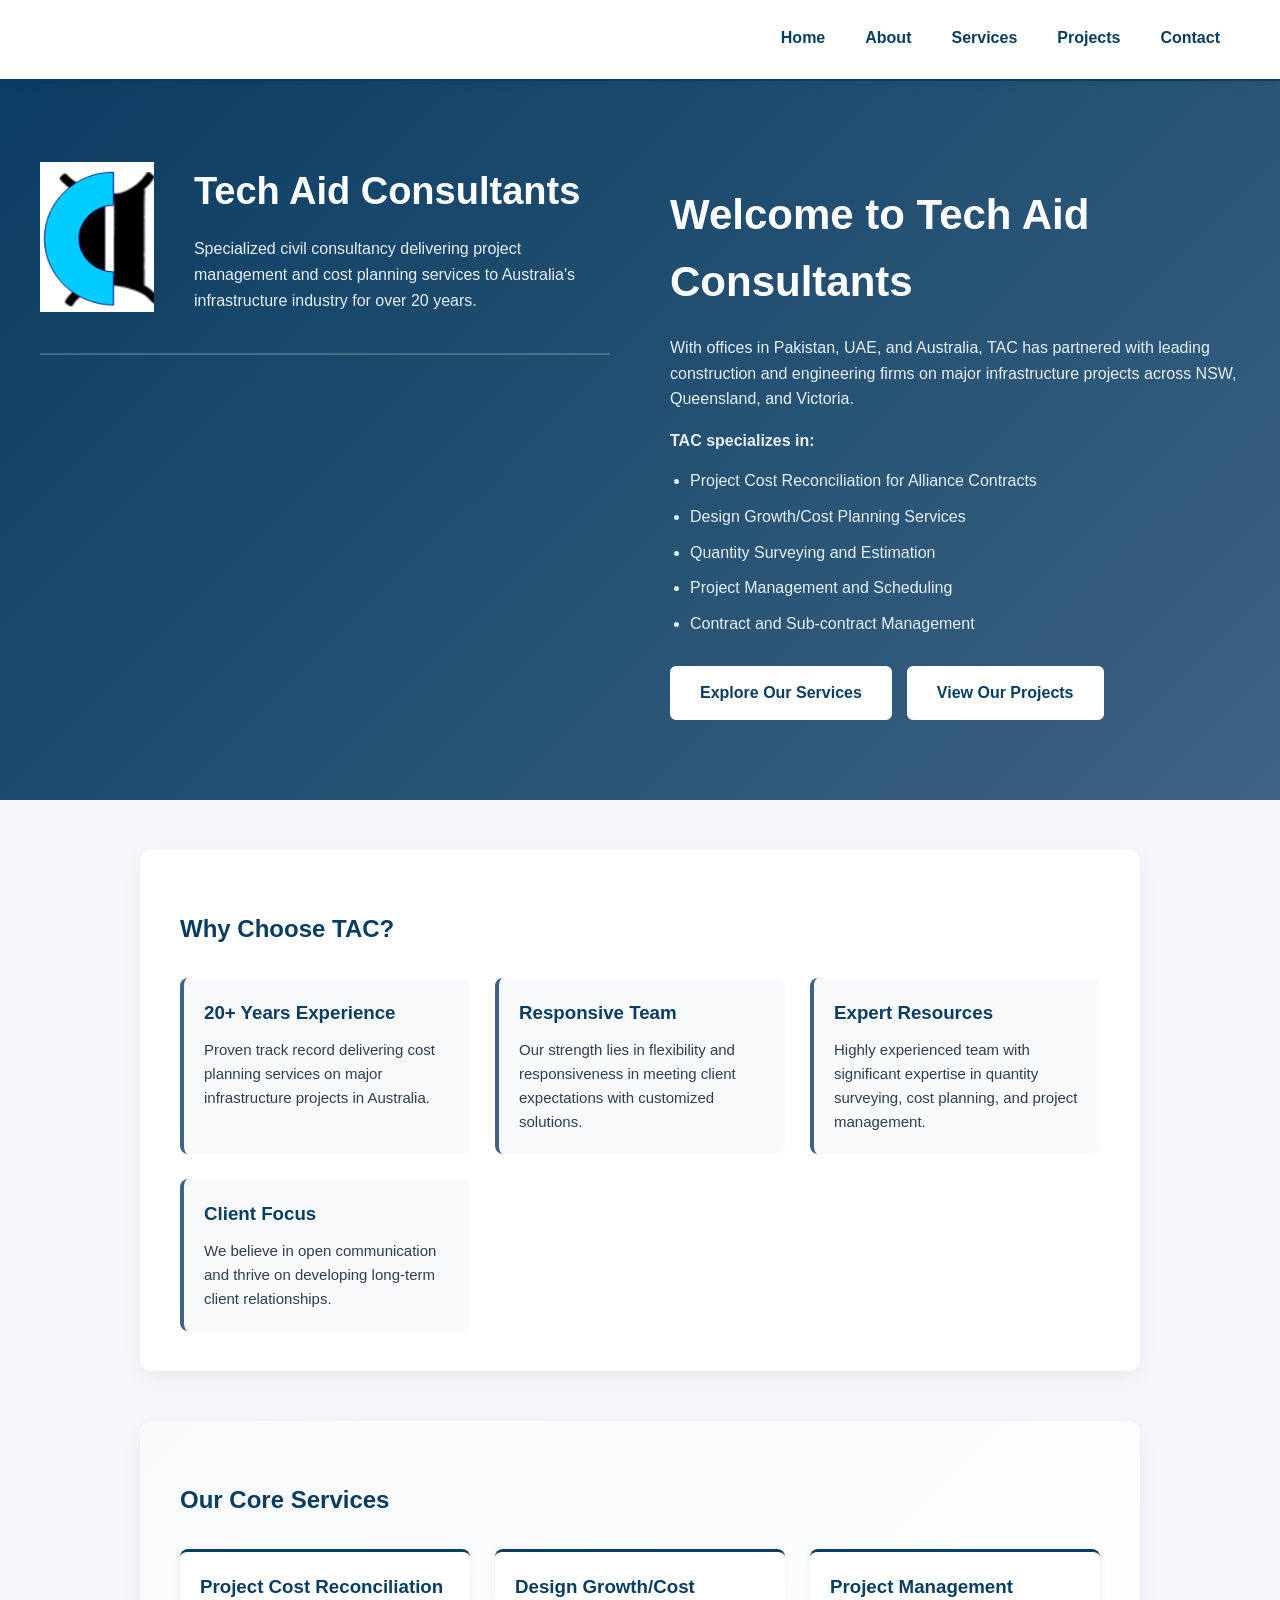
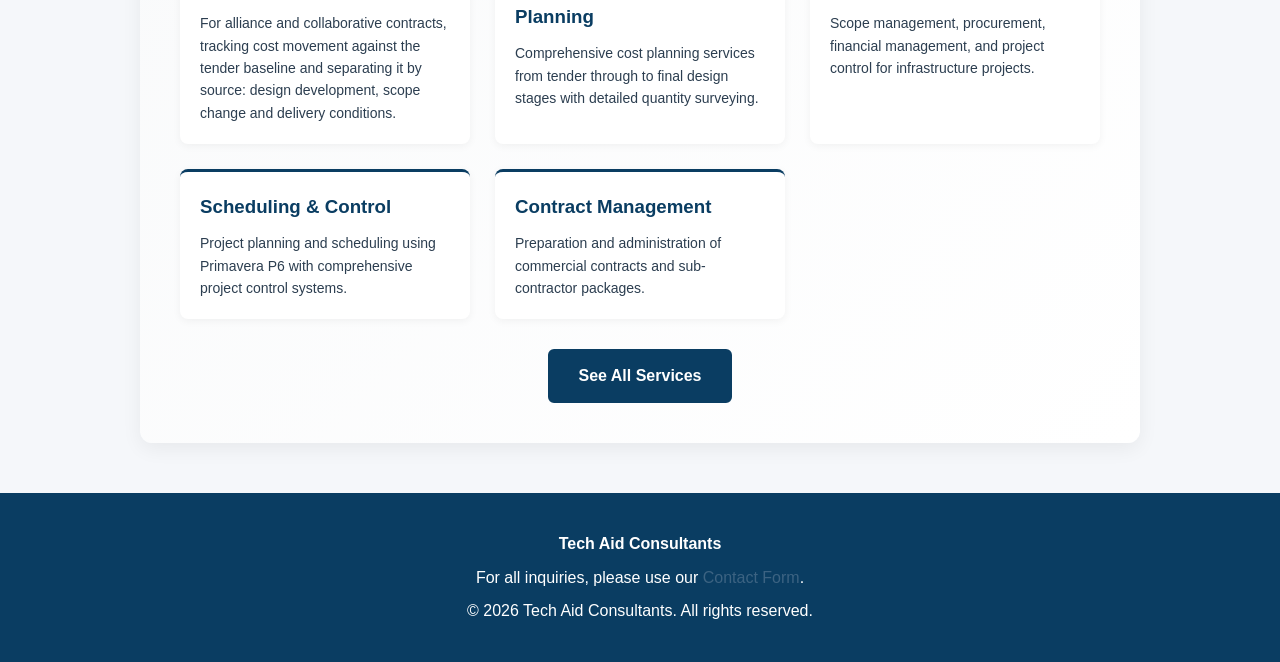
==== index.html @ 6ece62d6 "Update index.html with new title and meta tags Added additional meta tags and icons for better SEO a" ====
<!DOCTYPE html>
<html lang="en">
<head>
  <meta charset="UTF-8">
  <meta name="viewport" content="width=device-width, initial-scale=1.0">
  <title>Our Services – Tech Aid Consultants</title>
  <link rel="stylesheet" href="style.css">
  <link rel="icon" href="favicon.ico" sizes="any">
  <link rel="icon" type="image/png" href="favicon.png">
  <link rel="apple-touch-icon" href="apple-touch-icon.png">
  <meta charset="UTF-8">
  <meta name="viewport" content="width=device-width, initial-scale=1.0">
  <title>Tech Aid Consultants – Civil Infrastructure Project Management</title>
  <link rel="stylesheet" href="style.css">
</head>
<body>

<header class="tac-header">
  <nav class="tac-nav">
    <a href="index.html">Home</a>
    <a href="about.html">About</a>
    <a href="services.html">Services</a>
    <a href="projects.html">Projects</a>
    <a href="contact.html">Contact</a>
  </nav>
</header>

<div class="hero">
  <div class="hero-content">
    <div class="hero-logo-section">
      <img src="images/logo.jpg.png" alt="Tech Aid Consultants Logo" class="hero-logo">
      <div class="hero-text">
        <h1>Tech Aid Consultants</h1>
        <p class="hero-tagline">Specialized civil consultancy delivering project management and cost planning services to Australia's infrastructure industry for over 20 years.</p>
      </div>
    </div>
    <div class="hero-main">
      <h2>Welcome to Tech Aid Consultants</h2>
      <p>With offices in Pakistan, UAE, and Australia, TAC has partnered with leading construction and engineering firms on major infrastructure projects across NSW, Queensland, and Victoria.</p>
      <p><strong>TAC specializes in:</strong></p>
      <ul class="hero-list">
        <li>Project Cost Reconciliation for Alliance Contracts</li>
        <li>Design Growth/Cost Planning Services</li>
        <li>Quantity Surveying and Estimation</li>
        <li>Project Management and Scheduling</li>
        <li>Contract and Sub-contract Management</li>
      </ul>
      <div class="hero-buttons">
        <a href="services.html" class="btn">Explore Our Services</a>
        <a href="projects.html" class="btn">View Our Projects</a>
      </div>
    </div>
  </div>
</div>

<section class="tac-container">
  <h2>Why Choose TAC?</h2>
  <div class="features-grid">
    <div class="feature-card">
      <h3>20+ Years Experience</h3>
      <p>Proven track record delivering cost planning services on major infrastructure projects in Australia.</p>
    </div>
    <div class="feature-card">
      <h3>Responsive Team</h3>
      <p>Our strength lies in flexibility and responsiveness in meeting client expectations with customized solutions.</p>
    </div>
    <div class="feature-card">
      <h3>Expert Resources</h3>
      <p>Highly experienced team with significant expertise in quantity surveying, cost planning, and project management.</p>
    </div>
    <div class="feature-card">
      <h3>Client Focus</h3>
      <p>We believe in open communication and thrive on developing long-term client relationships.</p>
    </div>
  </div>
</section>

<section class="tac-container services-preview">
  <h2>Our Core Services</h2>
  <div class="services-grid">
    <div class="service-item">
      <h3>Project Cost Reconciliation</h3>
      <p>For alliance and collaborative contracts, tracking cost movement against the tender baseline and separating it by source: design development, scope change and delivery conditions.</p>
    </div>
    <div class="service-item">
      <h3>Design Growth/Cost Planning</h3>
      <p>Comprehensive cost planning services from tender through to final design stages with detailed quantity surveying.</p>
    </div>
    <div class="service-item">
      <h3>Project Management</h3>
      <p>Scope management, procurement, financial management, and project control for infrastructure projects.</p>
    </div>
    <div class="service-item">
      <h3>Scheduling & Control</h3>
      <p>Project planning and scheduling using Primavera P6 with comprehensive project control systems.</p>
    </div>
    <div class="service-item">
      <h3>Contract Management</h3>
      <p>Preparation and administration of commercial contracts and sub-contractor packages.</p>
    </div>
  </div>
  <div style="text-align: center; margin-top: 30px;">
    <a href="services.html" class="btn">See All Services</a>
  </div>
</section>

<footer>
  <div>
    <p><strong>Tech Aid Consultants</strong></p>
    <p>For all inquiries, please use our <a href="contact.html">Contact Form</a>.</p>
    <p>© 2026 Tech Aid Consultants. All rights reserved.</p>
  </div>
</footer>

</body>
</html>
---- style.css ----
:root {
  --tac-primary: #0A3D62;      /* Deep Professional Blue */
  --tac-accent: #3C6382;       /* Soft Tech Blue */
  --tac-light: #F5F7FA;        /* Clean Light Background */
  --tac-text: #2C3E50;         /* Dark Slate */
  --tac-border: #DFE6E9;       /* Light Grey */
}

* {
  box-sizing: border-box;
}

body {
  font-family: 'Segoe UI', 'Inter', sans-serif;
  margin: 0;
  background: var(--tac-light);
  color: var(--tac-text);
  line-height: 1.6;
}

/* Header & Navigation */
.tac-header {
  background: #fff;
  padding: 15px 40px;
  display: flex;
  justify-content: flex-end;
  align-items: center;
  border-bottom: 2px solid var(--tac-primary);
  box-shadow: 0 2px 8px rgba(0,0,0,0.05);
  position: sticky;
  top: 0;
  z-index: 100;
}

.tac-nav {
  display: flex;
  gap: 0;
}

.tac-nav a {
  padding: 10px 20px;
  text-decoration: none;
  color: var(--tac-primary);
  font-weight: 600;
  transition: 0.2s;
  border-bottom: 3px solid transparent;
}

.tac-nav a:hover {
  color: var(--tac-accent);
  border-bottom-color: var(--tac-accent);
}

/* Hero Section */
.hero {
  background: linear-gradient(135deg, #0A3D62 0%, #3C6382 100%);
  color: #fff;
  padding: 80px 40px;
  position: relative;
  min-height: 600px;
}

.hero-content {
  max-width: 1200px;
  margin: 0 auto;
  display: flex;
  gap: 60px;
  align-items: flex-start;
}

.hero-logo-section {
  display: flex;
  align-items: center;
  gap: 40px;
  flex: 1;
  padding-bottom: 40px;
  border-bottom: 2px solid rgba(255,255,255,0.2);
}

.hero-logo {
  height: 150px;
  width: auto;
  flex-shrink: 0;
}

.hero-text {
  flex: 1;
}

.hero-text h1 {
  color: #fff;
  font-size: 38px;
  margin: 0 0 15px 0;
  font-weight: 700;
}

.hero-tagline {
  color: #E8F0F7;
  font-size: 16px;
  line-height: 1.6;
  margin: 0;
}

.hero-main {
  flex: 1;
  padding-top: 20px;
}

.hero-main h2 {
  color: #fff;
  font-size: 42px;
  margin: 0 0 20px 0;
}

.hero-main p {
  color: #E8F0F7;
  font-size: 16px;
  line-height: 1.6;
  margin-bottom: 15px;
}

.hero-list {
  color: #E8F0F7;
  margin: 15px 0;
  padding-left: 20px;
}

.hero-list li {
  margin-bottom: 10px;
}

.hero-buttons {
  display: flex;
  gap: 15px;
  margin-top: 30px;
  flex-wrap: wrap;
}

/* Page Header */
.page-header {
  background: linear-gradient(135deg, #0A3D62 0%, #3C6382 100%);
  color: #fff;
  padding: 60px 40px;
  text-align: center;
}

.page-header h1 {
  margin: 0 0 10px 0;
  font-size: 42px;
}

.page-header p {
  margin: 0;
  font-size: 18px;
  color: #E8F0F7;
}

/* Container */
.tac-container {
  max-width: 1000px;
  margin: 50px auto;
  background: #fff;
  padding: 40px;
  border-radius: 12px;
  box-shadow: 0 6px 20px rgba(0,0,0,0.06);
}

h1, h2 {
  color: var(--tac-primary);
}

h3 {
  color: var(--tac-primary);
}

/* Features Grid */
.features-grid {
  display: grid;
  grid-template-columns: repeat(auto-fit, minmax(250px, 1fr));
  gap: 25px;
  margin-top: 30px;
}

.feature-card {
  background: #f9fafb;
  border-left: 4px solid var(--tac-accent);
  padding: 20px;
  border-radius: 8px;
}

.feature-card h3 {
  margin-top: 0;
  margin-bottom: 10px;
}

.feature-card p {
  margin: 0;
  font-size: 15px;
  color: var(--tac-text);
}

/* Services Preview */
.services-preview {
  background: linear-gradient(135deg, #f9fafb 0%, #fff 100%);
}

.services-grid {
  display: grid;
  grid-template-columns: repeat(auto-fit, minmax(280px, 1fr));
  gap: 25px;
  margin-top: 30px;
}

.service-item {
  background: #fff;
  padding: 20px;
  border-radius: 8px;
  border-top: 3px solid var(--tac-primary);
  box-shadow: 0 2px 8px rgba(0,0,0,0.05);
}

.service-item h3 {
  margin: 0 0 10px 0;
}

.service-item p {
  margin: 0;
  font-size: 14px;
}

/* Projects Grid */
.projects-grid {
  display: grid;
  grid-template-columns: repeat(auto-fit, minmax(300px, 1fr));
  gap: 25px;
  margin-top: 30px;
}

.project-card {
  background: #fff;
  border: 2px solid var(--tac-accent);
  border-radius: 12px;
  padding: 20px;
  box-shadow: 0 4px 12px rgba(0,0,0,0.05);
  transition: 0.3s ease;
}

.project-card:hover {
  border-color: var(--tac-primary);
  box-shadow: 0 8px 24px rgba(10, 61, 98, 0.15);
  transform: translateY(-2px);
}

.project-card h3 {
  margin: 0 0 10px 0;
  font-size: 18px;
}

.project-card p {
  margin: 8px 0;
  font-size: 14px;
}

.projects-region {
  margin-top: 40px;
  margin-bottom: 20px;
  padding-bottom: 10px;
  border-bottom: 2px solid var(--tac-border);
}

/* Service Sections */
.service-section {
  margin: 40px 0;
  padding-bottom: 30px;
  border-bottom: 1px solid var(--tac-border);
}

.service-section h2 {
  margin-top: 0;
  color: var(--tac-primary);
}

.service-section p {
  margin: 10px 0;
}

.service-section ul, .services-list {
  margin: 15px 0;
  padding-left: 25px;
}

.service-section li, .services-list li {
  margin-bottom: 10px;
  line-height: 1.6;
}

/* About Section */
.about-section {
  margin-bottom: 40px;
  padding-bottom: 30px;
  border-bottom: 1px solid var(--tac-border);
}

.about-section:last-child {
  border-bottom: none;
}

.offices-grid {
  display: grid;
  grid-template-columns: repeat(auto-fit, minmax(300px, 1fr));
  gap: 25px;
  margin-top: 20px;
}

.office-card {
  background: #f9fafb;
  padding: 20px;
  border-radius: 8px;
  border-left: 4px solid var(--tac-primary);
}

.office-card h3 {
  margin-top: 0;
}

.office-card p {
  margin: 8px 0;
  font-size: 14px;
}

.office-card a {
  color: var(--tac-primary);
  text-decoration: none;
}

.office-card a:hover {
  text-decoration: underline;
}

/* Contact Layout */
.contact-layout {
  display: grid;
  grid-template-columns: 1fr 1fr;
  gap: 40px;
}

.contact-info {
  background: #f9fafb;
  padding: 30px;
  border-radius: 8px;
}

.contact-office {
  margin-bottom: 30px;
  padding-bottom: 20px;
  border-bottom: 1px solid var(--tac-border);
}

.contact-office:last-child {
  border-bottom: none;
  margin-bottom: 0;
  padding-bottom: 0;
}

.contact-office h3 {
  margin: 0 0 15px 0;
}

.contact-office p {
  margin: 8px 0;
  font-size: 14px;
}

.contact-form-section h2 {
  margin-top: 0;
}

/* Form Styling */
form {
  display: flex;
  flex-direction: column;
}

label {
  display: block;
  margin-bottom: 6px;
  font-weight: 600;
  color: var(--tac-primary);
  font-size: 14px;
}

input, textarea {
  width: 100%;
  padding: 12px;
  margin-bottom: 20px;
  border: 1px solid var(--tac-border);
  border-radius: 6px;
  font-size: 14px;
  font-family: inherit;
  transition: 0.2s;
}

input:focus, textarea:focus {
  border-color: var(--tac-accent);
  outline: none;
  box-shadow: 0 0 0 3px rgba(60, 99, 130, 0.15);
}

textarea {
  min-height: 120px;
  resize: vertical;
}

button {
  background: var(--tac-primary);
  color: #fff;
  padding: 12px 24px;
  border: none;
  border-radius: 6px;
  font-size: 16px;
  cursor: pointer;
  transition: 0.2s;
  width: 100%;
  font-weight: 600;
}

button:hover {
  background: var(--tac-accent);
  transform: translateY(-2px);
}

/* Buttons */
.btn {
  display: inline-block;
  padding: 12px 28px;
  background: #fff;
  color: var(--tac-primary);
  border-radius: 6px;
  text-decoration: none;
  font-weight: 600;
  transition: 0.2s;
  border: 2px solid #fff;
}

.btn:hover {
  background: var(--tac-accent);
  color: #fff;
  border-color: var(--tac-accent);
  transform: translateY(-2px);
}

.tac-container .btn {
  background: var(--tac-primary);
  color: #fff;
  border-color: var(--tac-primary);
}

.tac-container .btn:hover {
  background: var(--tac-accent);
  border-color: var(--tac-accent);
  color: #fff;
}

/* CTA Section */
.cta-section {
  text-align: center;
  background: linear-gradient(135deg, #f9fafb 0%, #fff 100%);
}

.cta-section h2 {
  margin-top: 0;
}

.cta-section p {
  font-size: 16px;
  margin-bottom: 25px;
}

/* Footer */
footer {
  background: var(--tac-primary);
  color: #fff;
  text-align: center;
  padding: 30px 20px;
  margin-top: 50px;
}

footer p {
  margin: 8px 0;
}

footer a {
  color: var(--tac-accent);
  text-decoration: none;
}

footer a:hover {
  text-decoration: underline;
}

/* Responsive Design */
@media (max-width: 768px) {
  .tac-header {
    padding: 15px 20px;
  }

  .tac-nav {
    flex-wrap: wrap;
  }

  .tac-nav a {
    padding: 8px 12px;
    font-size: 14px;
  }

  .hero-content {
    flex-direction: column;
    gap: 30px;
  }

  .hero-logo-section {
    flex-direction: column;
    text-align: center;
  }

  .hero-logo {
    height: 100px;
  }

  .hero-text h1 {
    font-size: 28px;
  }

  .hero-main h2 {
    font-size: 28px;
  }

  .page-header {
    padding: 40px 20px;
  }

  .page-header h1 {
    font-size: 28px;
  }

  .tac-container {
    margin: 30px 15px;
    padding: 25px;
  }

  .features-grid,
  .services-grid,
  .projects-grid {
    grid-template-columns: 1fr;
  }

  .hero-buttons {
    flex-direction: column;
  }

  .hero-buttons .btn {
    width: 100%;
  }

  .contact-layout {
    grid-template-columns: 1fr;
  }

  .hero {
    padding: 40px 20px;
    min-height: auto;
  }
}

@media (max-width: 480px) {
  .tac-nav {
    gap: 0;
  }

  .tac-nav a {
    padding: 8px 10px;
    font-size: 12px;
  }

  .hero-text h1,
  .hero-main h2,
  .page-header h1 {
    font-size: 24px;
  }

  .hero-main p,
  .hero-text p {
    font-size: 14px;
  }
}
---- style.css ----
:root {
  --tac-primary: #0A3D62;      /* Deep Professional Blue */
  --tac-accent: #3C6382;       /* Soft Tech Blue */
  --tac-light: #F5F7FA;        /* Clean Light Background */
  --tac-text: #2C3E50;         /* Dark Slate */
  --tac-border: #DFE6E9;       /* Light Grey */
}

* {
  box-sizing: border-box;
}

body {
  font-family: 'Segoe UI', 'Inter', sans-serif;
  margin: 0;
  background: var(--tac-light);
  color: var(--tac-text);
  line-height: 1.6;
}

/* Header & Navigation */
.tac-header {
  background: #fff;
  padding: 15px 40px;
  display: flex;
  justify-content: flex-end;
  align-items: center;
  border-bottom: 2px solid var(--tac-primary);
  box-shadow: 0 2px 8px rgba(0,0,0,0.05);
  position: sticky;
  top: 0;
  z-index: 100;
}

.tac-nav {
  display: flex;
  gap: 0;
}

.tac-nav a {
  padding: 10px 20px;
  text-decoration: none;
  color: var(--tac-primary);
  font-weight: 600;
  transition: 0.2s;
  border-bottom: 3px solid transparent;
}

.tac-nav a:hover {
  color: var(--tac-accent);
  border-bottom-color: var(--tac-accent);
}

/* Hero Section */
.hero {
  background: linear-gradient(135deg, #0A3D62 0%, #3C6382 100%);
  color: #fff;
  padding: 80px 40px;
  position: relative;
  min-height: 600px;
}

.hero-content {
  max-width: 1200px;
  margin: 0 auto;
  display: flex;
  gap: 60px;
  align-items: flex-start;
}

.hero-logo-section {
  display: flex;
  align-items: center;
  gap: 40px;
  flex: 1;
  padding-bottom: 40px;
  border-bottom: 2px solid rgba(255,255,255,0.2);
}

.hero-logo {
  height: 150px;
  width: auto;
  flex-shrink: 0;
}

.hero-text {
  flex: 1;
}

.hero-text h1 {
  color: #fff;
  font-size: 38px;
  margin: 0 0 15px 0;
  font-weight: 700;
}

.hero-tagline {
  color: #E8F0F7;
  font-size: 16px;
  line-height: 1.6;
  margin: 0;
}

.hero-main {
  flex: 1;
  padding-top: 20px;
}

.hero-main h2 {
  color: #fff;
  font-size: 42px;
  margin: 0 0 20px 0;
}

.hero-main p {
  color: #E8F0F7;
  font-size: 16px;
  line-height: 1.6;
  margin-bottom: 15px;
}

.hero-list {
  color: #E8F0F7;
  margin: 15px 0;
  padding-left: 20px;
}

.hero-list li {
  margin-bottom: 10px;
}

.hero-buttons {
  display: flex;
  gap: 15px;
  margin-top: 30px;
  flex-wrap: wrap;
}

/* Page Header */
.page-header {
  background: linear-gradient(135deg, #0A3D62 0%, #3C6382 100%);
  color: #fff;
  padding: 60px 40px;
  text-align: center;
}

.page-header h1 {
  margin: 0 0 10px 0;
  font-size: 42px;
}

.page-header p {
  margin: 0;
  font-size: 18px;
  color: #E8F0F7;
}

/* Container */
.tac-container {
  max-width: 1000px;
  margin: 50px auto;
  background: #fff;
  padding: 40px;
  border-radius: 12px;
  box-shadow: 0 6px 20px rgba(0,0,0,0.06);
}

h1, h2 {
  color: var(--tac-primary);
}

h3 {
  color: var(--tac-primary);
}

/* Features Grid */
.features-grid {
  display: grid;
  grid-template-columns: repeat(auto-fit, minmax(250px, 1fr));
  gap: 25px;
  margin-top: 30px;
}

.feature-card {
  background: #f9fafb;
  border-left: 4px solid var(--tac-accent);
  padding: 20px;
  border-radius: 8px;
}

.feature-card h3 {
  margin-top: 0;
  margin-bottom: 10px;
}

.feature-card p {
  margin: 0;
  font-size: 15px;
  color: var(--tac-text);
}

/* Services Preview */
.services-preview {
  background: linear-gradient(135deg, #f9fafb 0%, #fff 100%);
}

.services-grid {
  display: grid;
  grid-template-columns: repeat(auto-fit, minmax(280px, 1fr));
  gap: 25px;
  margin-top: 30px;
}

.service-item {
  background: #fff;
  padding: 20px;
  border-radius: 8px;
  border-top: 3px solid var(--tac-primary);
  box-shadow: 0 2px 8px rgba(0,0,0,0.05);
}

.service-item h3 {
  margin: 0 0 10px 0;
}

.service-item p {
  margin: 0;
  font-size: 14px;
}

/* Projects Grid */
.projects-grid {
  display: grid;
  grid-template-columns: repeat(auto-fit, minmax(300px, 1fr));
  gap: 25px;
  margin-top: 30px;
}

.project-card {
  background: #fff;
  border: 2px solid var(--tac-accent);
  border-radius: 12px;
  padding: 20px;
  box-shadow: 0 4px 12px rgba(0,0,0,0.05);
  transition: 0.3s ease;
}

.project-card:hover {
  border-color: var(--tac-primary);
  box-shadow: 0 8px 24px rgba(10, 61, 98, 0.15);
  transform: translateY(-2px);
}

.project-card h3 {
  margin: 0 0 10px 0;
  font-size: 18px;
}

.project-card p {
  margin: 8px 0;
  font-size: 14px;
}

.projects-region {
  margin-top: 40px;
  margin-bottom: 20px;
  padding-bottom: 10px;
  border-bottom: 2px solid var(--tac-border);
}

/* Service Sections */
.service-section {
  margin: 40px 0;
  padding-bottom: 30px;
  border-bottom: 1px solid var(--tac-border);
}

.service-section h2 {
  margin-top: 0;
  color: var(--tac-primary);
}

.service-section p {
  margin: 10px 0;
}

.service-section ul, .services-list {
  margin: 15px 0;
  padding-left: 25px;
}

.service-section li, .services-list li {
  margin-bottom: 10px;
  line-height: 1.6;
}

/* About Section */
.about-section {
  margin-bottom: 40px;
  padding-bottom: 30px;
  border-bottom: 1px solid var(--tac-border);
}

.about-section:last-child {
  border-bottom: none;
}

.offices-grid {
  display: grid;
  grid-template-columns: repeat(auto-fit, minmax(300px, 1fr));
  gap: 25px;
  margin-top: 20px;
}

.office-card {
  background: #f9fafb;
  padding: 20px;
  border-radius: 8px;
  border-left: 4px solid var(--tac-primary);
}

.office-card h3 {
  margin-top: 0;
}

.office-card p {
  margin: 8px 0;
  font-size: 14px;
}

.office-card a {
  color: var(--tac-primary);
  text-decoration: none;
}

.office-card a:hover {
  text-decoration: underline;
}

/* Contact Layout */
.contact-layout {
  display: grid;
  grid-template-columns: 1fr 1fr;
  gap: 40px;
}

.contact-info {
  background: #f9fafb;
  padding: 30px;
  border-radius: 8px;
}

.contact-office {
  margin-bottom: 30px;
  padding-bottom: 20px;
  border-bottom: 1px solid var(--tac-border);
}

.contact-office:last-child {
  border-bottom: none;
  margin-bottom: 0;
  padding-bottom: 0;
}

.contact-office h3 {
  margin: 0 0 15px 0;
}

.contact-office p {
  margin: 8px 0;
  font-size: 14px;
}

.contact-form-section h2 {
  margin-top: 0;
}

/* Form Styling */
form {
  display: flex;
  flex-direction: column;
}

label {
  display: block;
  margin-bottom: 6px;
  font-weight: 600;
  color: var(--tac-primary);
  font-size: 14px;
}

input, textarea {
  width: 100%;
  padding: 12px;
  margin-bottom: 20px;
  border: 1px solid var(--tac-border);
  border-radius: 6px;
  font-size: 14px;
  font-family: inherit;
  transition: 0.2s;
}

input:focus, textarea:focus {
  border-color: var(--tac-accent);
  outline: none;
  box-shadow: 0 0 0 3px rgba(60, 99, 130, 0.15);
}

textarea {
  min-height: 120px;
  resize: vertical;
}

button {
  background: var(--tac-primary);
  color: #fff;
  padding: 12px 24px;
  border: none;
  border-radius: 6px;
  font-size: 16px;
  cursor: pointer;
  transition: 0.2s;
  width: 100%;
  font-weight: 600;
}

button:hover {
  background: var(--tac-accent);
  transform: translateY(-2px);
}

/* Buttons */
.btn {
  display: inline-block;
  padding: 12px 28px;
  background: #fff;
  color: var(--tac-primary);
  border-radius: 6px;
  text-decoration: none;
  font-weight: 600;
  transition: 0.2s;
  border: 2px solid #fff;
}

.btn:hover {
  background: var(--tac-accent);
  color: #fff;
  border-color: var(--tac-accent);
  transform: translateY(-2px);
}

.tac-container .btn {
  background: var(--tac-primary);
  color: #fff;
  border-color: var(--tac-primary);
}

.tac-container .btn:hover {
  background: var(--tac-accent);
  border-color: var(--tac-accent);
  color: #fff;
}

/* CTA Section */
.cta-section {
  text-align: center;
  background: linear-gradient(135deg, #f9fafb 0%, #fff 100%);
}

.cta-section h2 {
  margin-top: 0;
}

.cta-section p {
  font-size: 16px;
  margin-bottom: 25px;
}

/* Footer */
footer {
  background: var(--tac-primary);
  color: #fff;
  text-align: center;
  padding: 30px 20px;
  margin-top: 50px;
}

footer p {
  margin: 8px 0;
}

footer a {
  color: var(--tac-accent);
  text-decoration: none;
}

footer a:hover {
  text-decoration: underline;
}

/* Responsive Design */
@media (max-width: 768px) {
  .tac-header {
    padding: 15px 20px;
  }

  .tac-nav {
    flex-wrap: wrap;
  }

  .tac-nav a {
    padding: 8px 12px;
    font-size: 14px;
  }

  .hero-content {
    flex-direction: column;
    gap: 30px;
  }

  .hero-logo-section {
    flex-direction: column;
    text-align: center;
  }

  .hero-logo {
    height: 100px;
  }

  .hero-text h1 {
    font-size: 28px;
  }

  .hero-main h2 {
    font-size: 28px;
  }

  .page-header {
    padding: 40px 20px;
  }

  .page-header h1 {
    font-size: 28px;
  }

  .tac-container {
    margin: 30px 15px;
    padding: 25px;
  }

  .features-grid,
  .services-grid,
  .projects-grid {
    grid-template-columns: 1fr;
  }

  .hero-buttons {
    flex-direction: column;
  }

  .hero-buttons .btn {
    width: 100%;
  }

  .contact-layout {
    grid-template-columns: 1fr;
  }

  .hero {
    padding: 40px 20px;
    min-height: auto;
  }
}

@media (max-width: 480px) {
  .tac-nav {
    gap: 0;
  }

  .tac-nav a {
    padding: 8px 10px;
    font-size: 12px;
  }

  .hero-text h1,
  .hero-main h2,
  .page-header h1 {
    font-size: 24px;
  }

  .hero-main p,
  .hero-text p {
    font-size: 14px;
  }
}
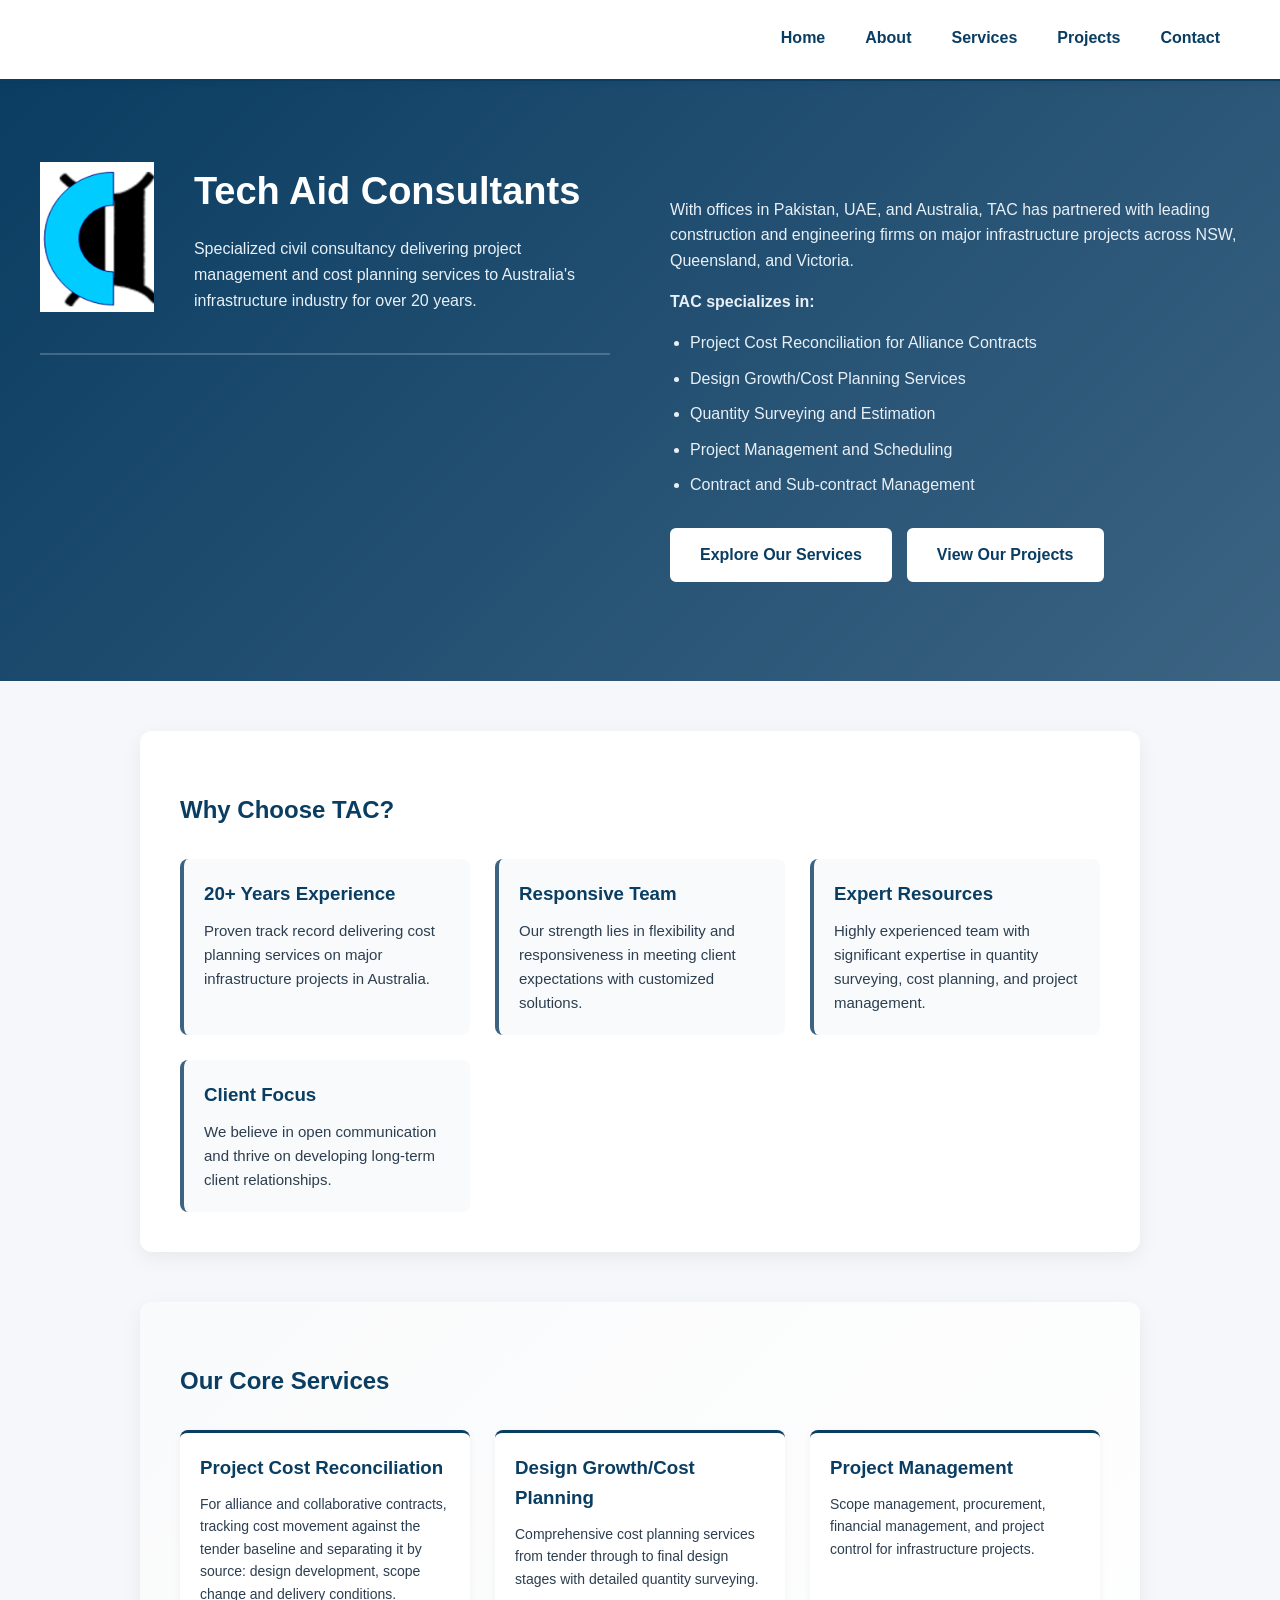
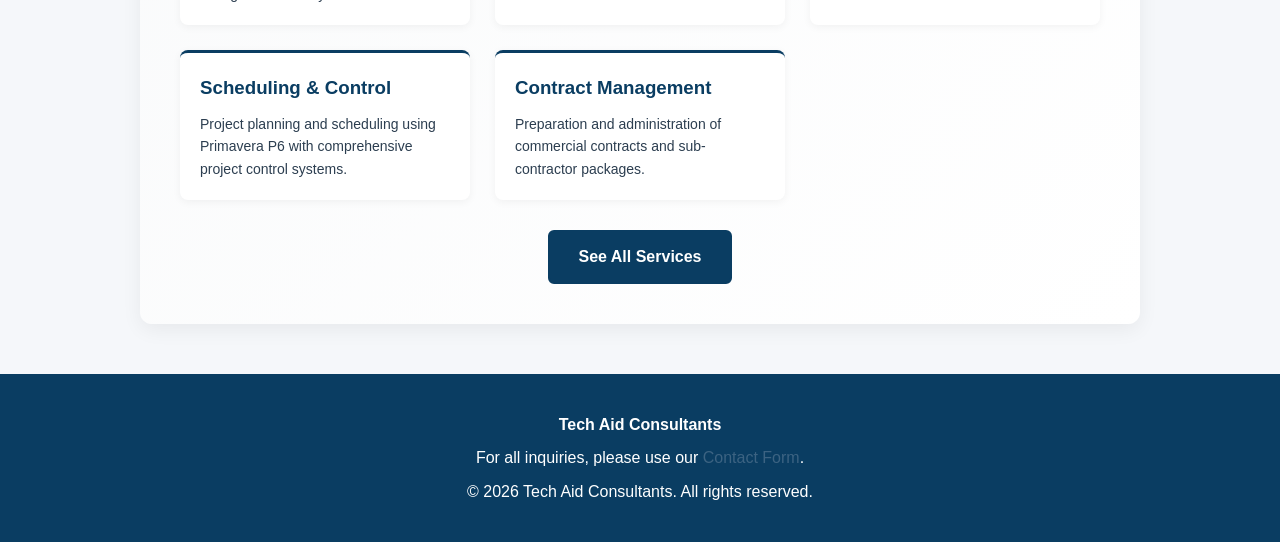
==== commit 1985dbf3: "Remove welcome heading from index.html" ====
--- a/index.html
+++ b/index.html
@@ -8,10 +8,6 @@
   <link rel="icon" href="favicon.ico" sizes="any">
   <link rel="icon" type="image/png" href="favicon.png">
   <link rel="apple-touch-icon" href="apple-touch-icon.png">
-  <meta charset="UTF-8">
-  <meta name="viewport" content="width=device-width, initial-scale=1.0">
-  <title>Tech Aid Consultants – Civil Infrastructure Project Management</title>
-  <link rel="stylesheet" href="style.css">
 </head>
 <body>
 
@@ -35,7 +31,6 @@
       </div>
     </div>
     <div class="hero-main">
-      <h2>Welcome to Tech Aid Consultants</h2>
       <p>With offices in Pakistan, UAE, and Australia, TAC has partnered with leading construction and engineering firms on major infrastructure projects across NSW, Queensland, and Victoria.</p>
       <p><strong>TAC specializes in:</strong></p>
       <ul class="hero-list">
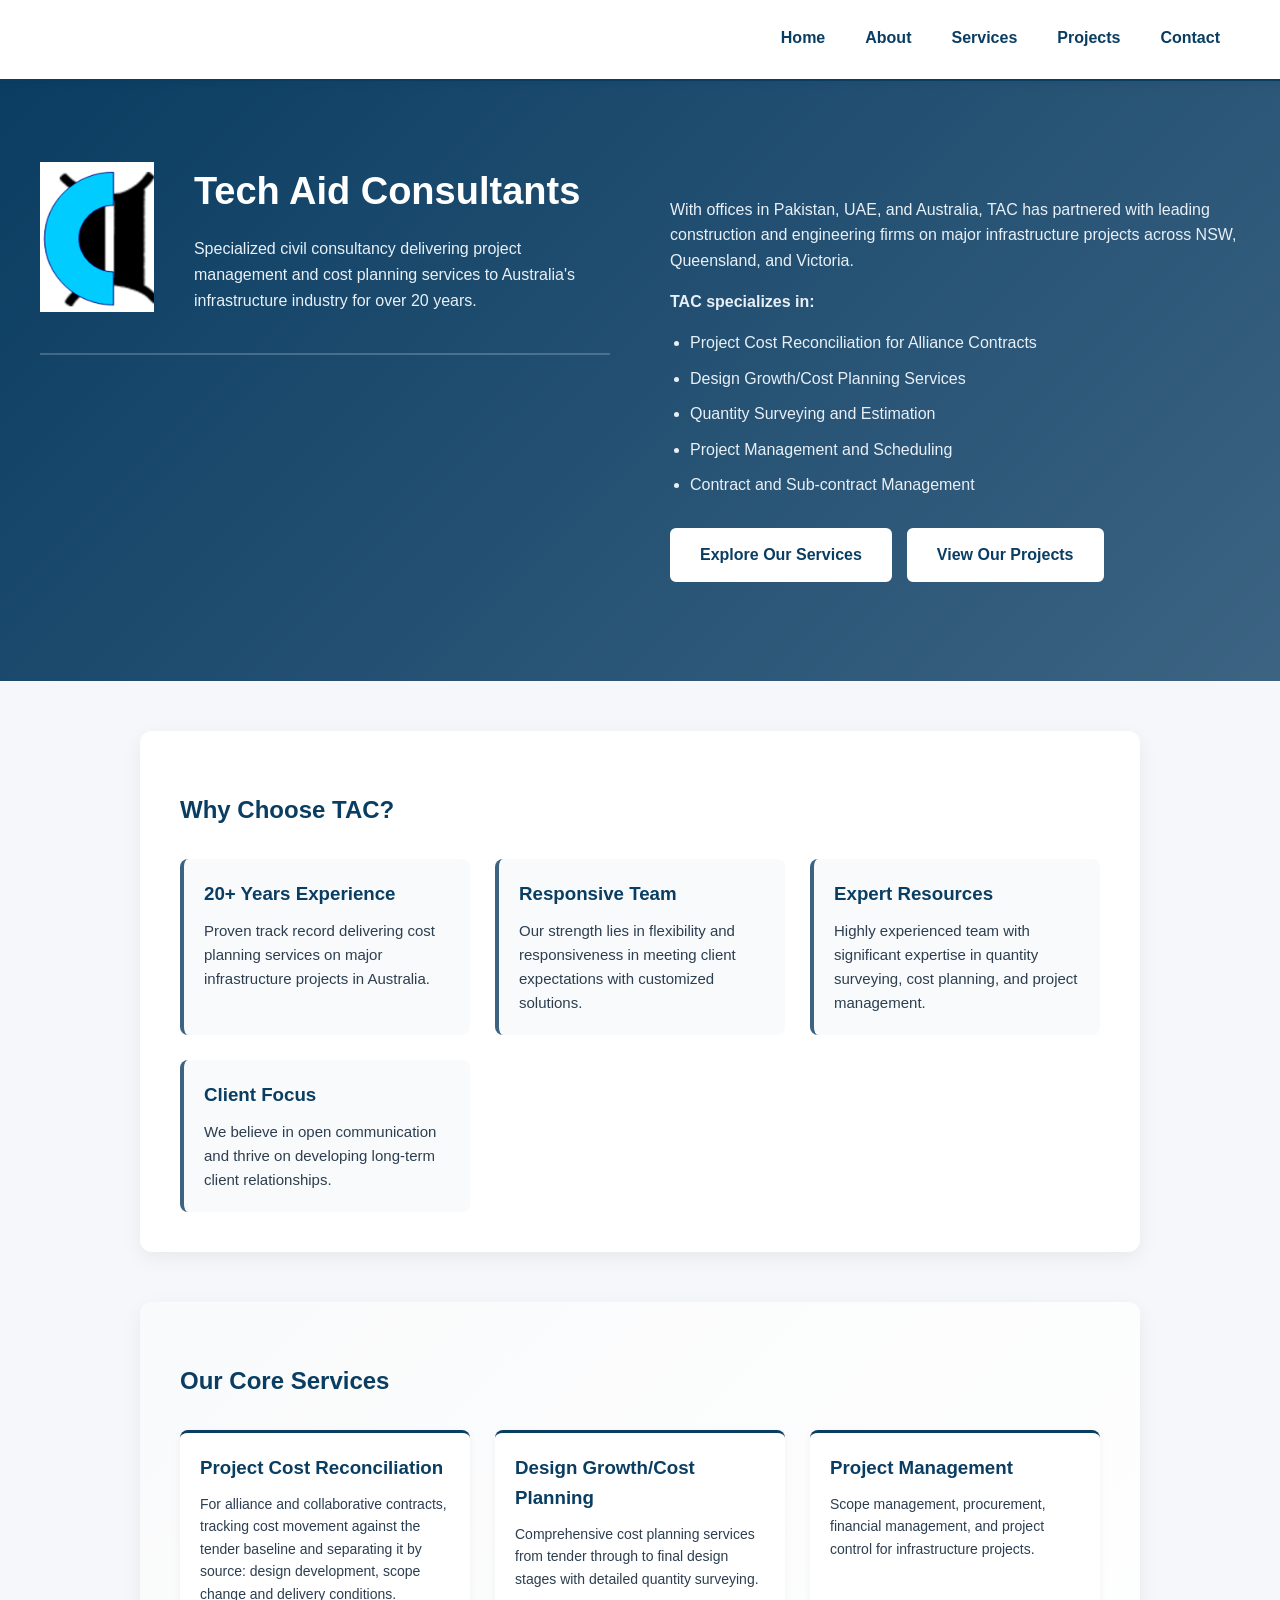
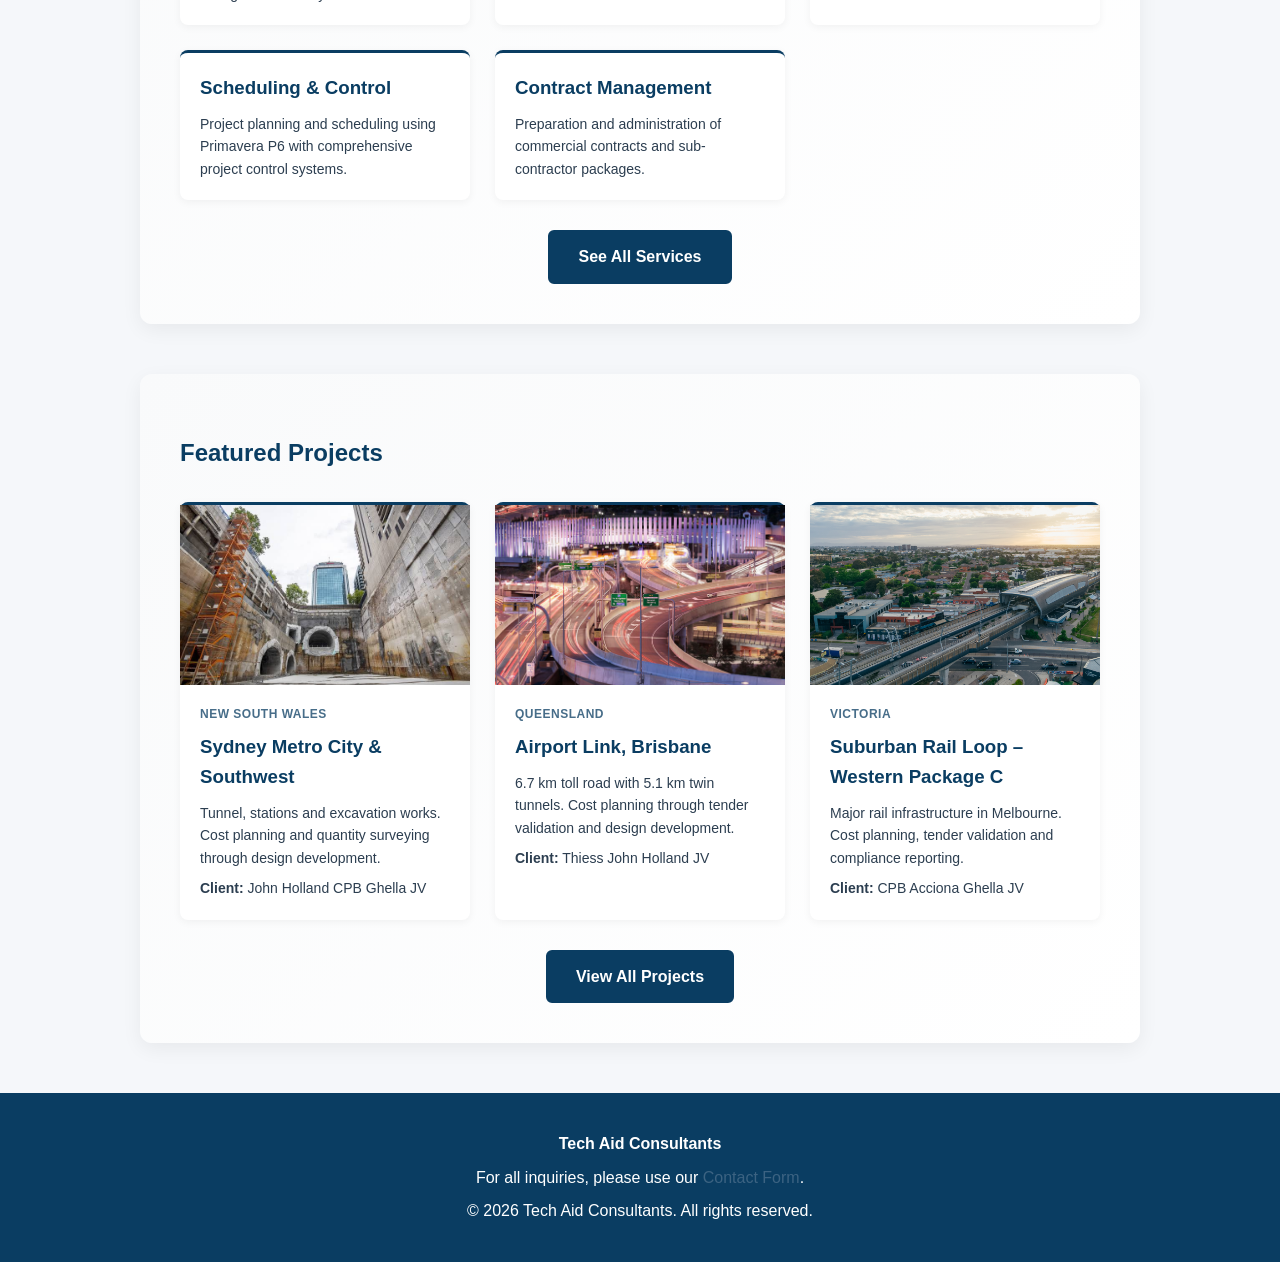
==== commit d59be3f7: "Add featured projects section to index.html Added a section for featured projects with details and i" ====
--- a/index.html
+++ b/index.html
@@ -1,6 +1,18 @@
 <!DOCTYPE html>
 <html lang="en">
-<head>
+  <style>
+    /* Featured projects on the home page */
+    .project-thumb {
+      display: block; width: calc(100% + 40px); height: 180px; object-fit: cover;
+      margin: -20px -20px 15px; 
+    }
+    .project-state {
+      display: inline-block; margin-bottom: 8px; font-size: 12px; font-weight: 600;
+      letter-spacing: 0.5px; text-transform: uppercase; color: var(--tac-primary); opacity: 0.75;
+    }
+    .service-item .project-client { margin-top: 8px; }
+  </style>
+  <head>
   <meta charset="UTF-8">
   <meta name="viewport" content="width=device-width, initial-scale=1.0">
   <title>Our Services – Tech Aid Consultants</title>
@@ -98,7 +110,36 @@
     <a href="services.html" class="btn">See All Services</a>
   </div>
 </section>
-
+<section class="tac-container services-preview">
+  <h2>Featured Projects</h2>
+  <div class="services-grid">
+    <div class="service-item">
+      <img src="images/Sydney Metro TSE Works Pic1.jpeg" alt="Sydney Metro City &amp; Southwest" class="project-thumb" loading="lazy">
+      <span class="project-state">New South Wales</span>
+      <h3>Sydney Metro City &amp; Southwest</h3>
+      <p>Tunnel, stations and excavation works. Cost planning and quantity surveying through design development.</p>
+      <p class="project-client"><strong>Client:</strong> John Holland CPB Ghella JV</p>
+    </div>
+    <div class="service-item">
+      <img src="images/airport-link-brisbane pic 2.jpg" alt="Airport Link, Brisbane" class="project-thumb" loading="lazy">
+      <span class="project-state">Queensland</span>
+      <h3>Airport Link, Brisbane</h3>
+      <p>6.7 km toll road with 5.1 km twin tunnels. Cost planning through tender validation and design development.</p>
+      <p class="project-client"><strong>Client:</strong> Thiess John Holland JV</p>
+    </div>
+    <div class="service-item">
+      <img src="images/SRL-station-at-Clayton Pic 1.jpg" alt="Suburban Rail Loop" class="project-thumb" loading="lazy">
+      <span class="project-state">Victoria</span>
+      <h3>Suburban Rail Loop – Western Package C</h3>
+      <p>Major rail infrastructure in Melbourne. Cost planning, tender validation and compliance reporting.</p>
+      <p class="project-client"><strong>Client:</strong> CPB Acciona Ghella JV</p>
+    </div>
+  </div>
+  <div style="text-align: center; margin-top: 30px;">
+    <a href="projects.html" class="btn">View All Projects</a>
+  </div>
+</section>
+  
 <footer>
   <div>
     <p><strong>Tech Aid Consultants</strong></p>
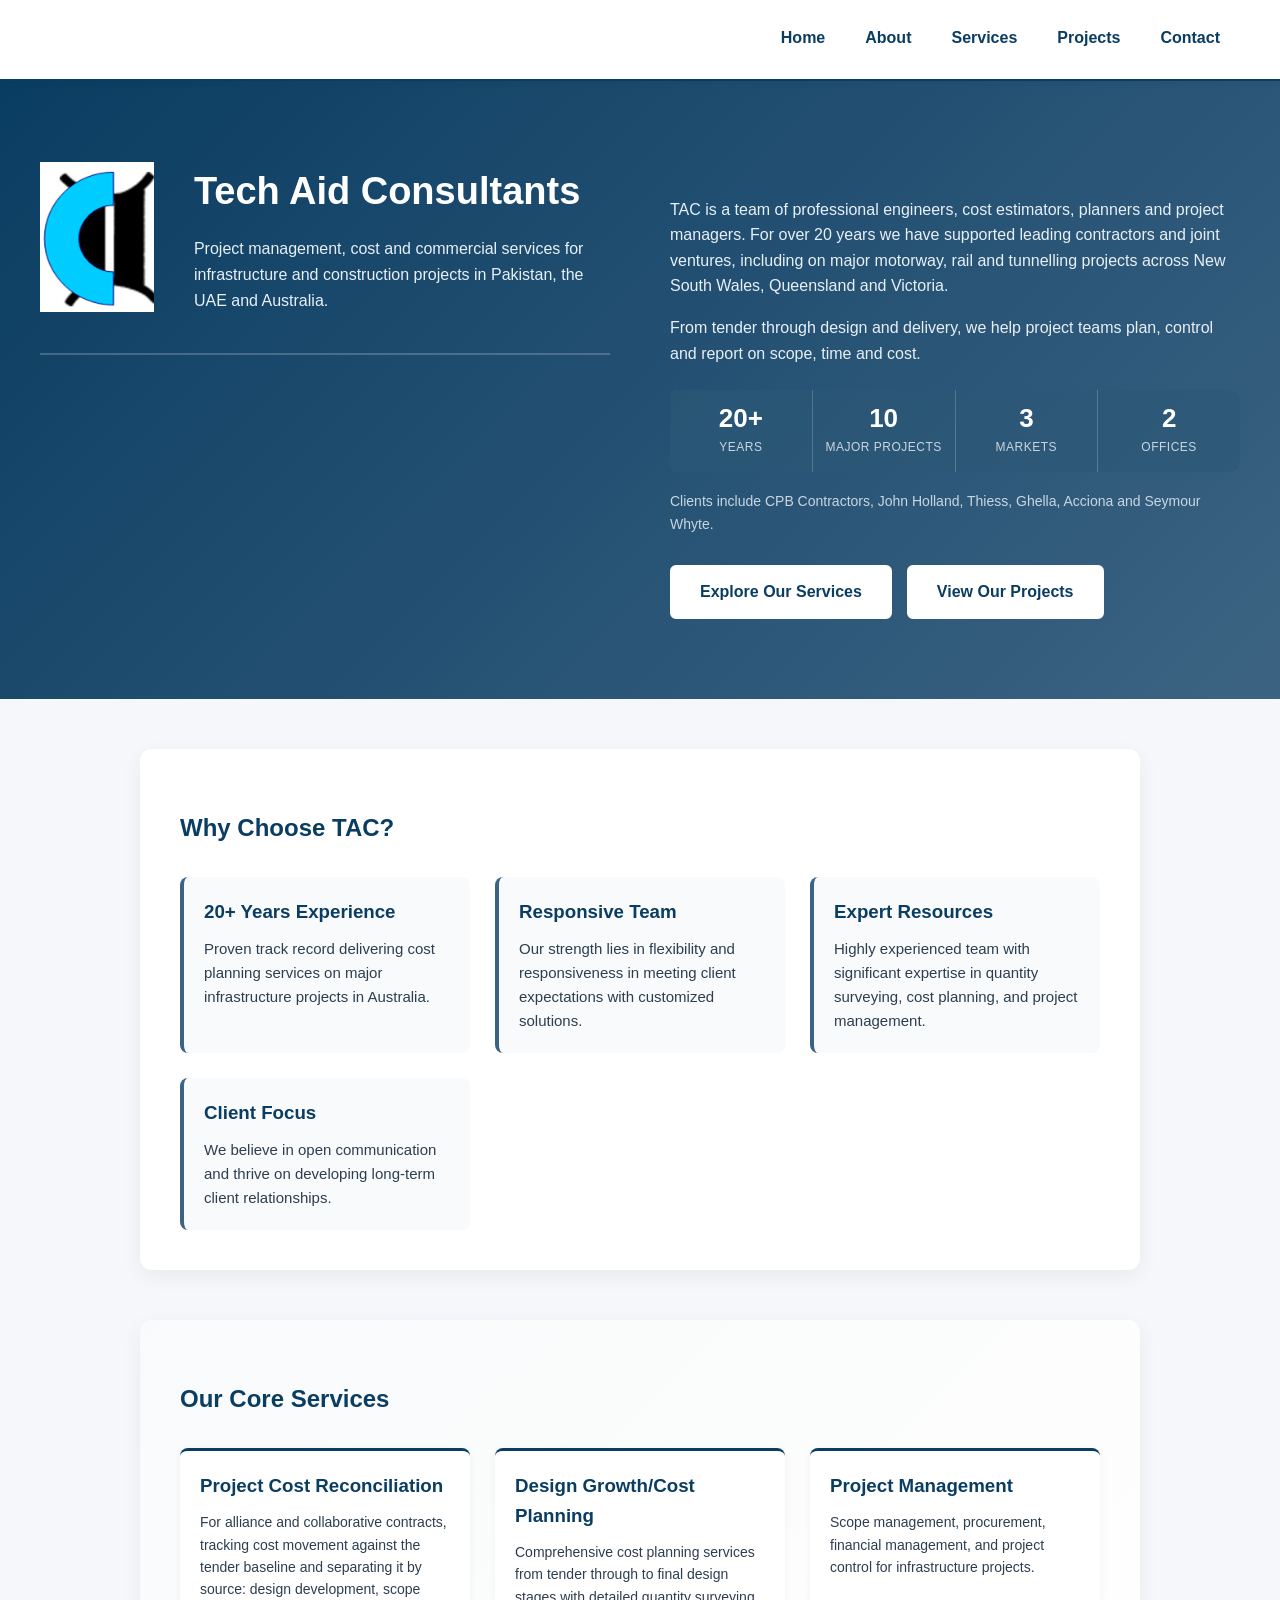
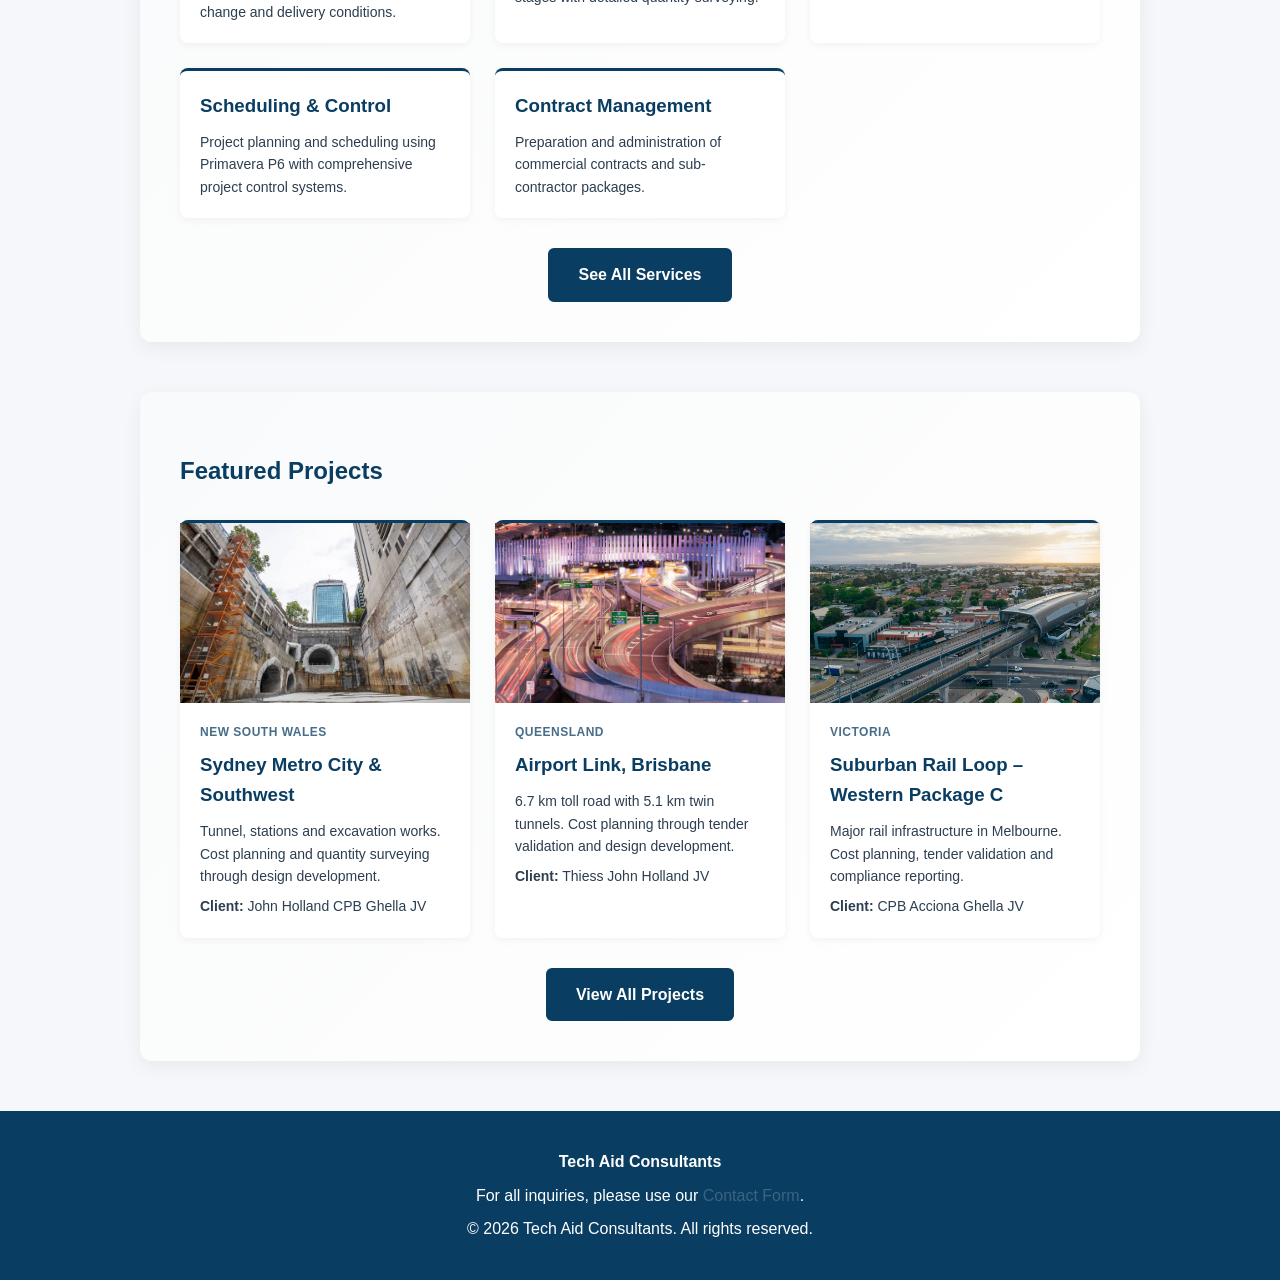
==== commit c892566d: "Revise index.html for updated services and layout Updated the content and structure of the index.htm" ====
--- a/index.html
+++ b/index.html
@@ -1,6 +1,24 @@
 <!DOCTYPE html>
 <html lang="en">
+<head>
+  <meta charset="UTF-8">
+  <meta name="viewport" content="width=device-width, initial-scale=1.0">
+  <title>Tech Aid Consultants – Project Management, Cost &amp; Commercial Services</title>
+  <link rel="stylesheet" href="style.css">
+  <link rel="icon" href="favicon.ico" sizes="any">
+  <link rel="icon" type="image/png" href="favicon.png">
+  <link rel="apple-touch-icon" href="apple-touch-icon.png">
   <style>
+    /* Home page hero stats */
+    .hero-stats {
+      display: grid; grid-template-columns: repeat(4, 1fr); gap: 1px; margin: 24px 0 18px;
+      background: rgba(255,255,255,0.2); border-radius: 8px; overflow: hidden;
+    }
+    .hero-stats div { background: rgba(10,61,98,0.55); padding: 14px 10px; text-align: center; }
+    .hero-stats strong { display: block; font-size: 26px; color: #fff; line-height: 1.1; }
+    .hero-stats span { font-size: 12px; color: #C9D6E2; text-transform: uppercase; letter-spacing: 0.5px; }
+    .hero-main p.hero-clients { font-size: 14px; color: #C9D6E2; }
+    @media (max-width: 480px) { .hero-stats { grid-template-columns: repeat(2, 1fr); } }
     /* Featured projects on the home page */
     .project-thumb {
       display: block; width: calc(100% + 40px); height: 180px; object-fit: cover;
@@ -12,14 +30,6 @@
     }
     .service-item .project-client { margin-top: 8px; }
   </style>
-  <head>
-  <meta charset="UTF-8">
-  <meta name="viewport" content="width=device-width, initial-scale=1.0">
-  <title>Our Services – Tech Aid Consultants</title>
-  <link rel="stylesheet" href="style.css">
-  <link rel="icon" href="favicon.ico" sizes="any">
-  <link rel="icon" type="image/png" href="favicon.png">
-  <link rel="apple-touch-icon" href="apple-touch-icon.png">
 </head>
 <body>
 
@@ -39,19 +49,19 @@
       <img src="images/logo.jpg.png" alt="Tech Aid Consultants Logo" class="hero-logo">
       <div class="hero-text">
         <h1>Tech Aid Consultants</h1>
-        <p class="hero-tagline">Specialized civil consultancy delivering project management and cost planning services to Australia's infrastructure industry for over 20 years.</p>
+        <p class="hero-tagline">Project management, cost and commercial services for infrastructure and construction projects in Pakistan, the UAE and Australia.</p>
       </div>
     </div>
     <div class="hero-main">
-      <p>With offices in Pakistan, UAE, and Australia, TAC has partnered with leading construction and engineering firms on major infrastructure projects across NSW, Queensland, and Victoria.</p>
-      <p><strong>TAC specializes in:</strong></p>
-      <ul class="hero-list">
-        <li>Project Cost Reconciliation for Alliance Contracts</li>
-        <li>Design Growth/Cost Planning Services</li>
-        <li>Quantity Surveying and Estimation</li>
-        <li>Project Management and Scheduling</li>
-        <li>Contract and Sub-contract Management</li>
-      </ul>
+      <p>TAC is a team of professional engineers, cost estimators, planners and project managers. For over 20 years we have supported leading contractors and joint ventures, including on major motorway, rail and tunnelling projects across New South Wales, Queensland and Victoria.</p>
+      <p>From tender through design and delivery, we help project teams plan, control and report on scope, time and cost.</p>
+      <div class="hero-stats">
+        <div><strong>20+</strong><span>Years</span></div>
+        <div><strong>10</strong><span>Major projects</span></div>
+        <div><strong>3</strong><span>Markets</span></div>
+        <div><strong>2</strong><span>Offices</span></div>
+      </div>
+      <p class="hero-clients">Clients include CPB Contractors, John Holland, Thiess, Ghella, Acciona and Seymour Whyte.</p>
       <div class="hero-buttons">
         <a href="services.html" class="btn">Explore Our Services</a>
         <a href="projects.html" class="btn">View Our Projects</a>
@@ -98,7 +108,7 @@
       <p>Scope management, procurement, financial management, and project control for infrastructure projects.</p>
     </div>
     <div class="service-item">
-      <h3>Scheduling & Control</h3>
+      <h3>Scheduling &amp; Control</h3>
       <p>Project planning and scheduling using Primavera P6 with comprehensive project control systems.</p>
     </div>
     <div class="service-item">
@@ -139,7 +149,7 @@
     <a href="projects.html" class="btn">View All Projects</a>
   </div>
 </section>
-  
+
 <footer>
   <div>
     <p><strong>Tech Aid Consultants</strong></p>
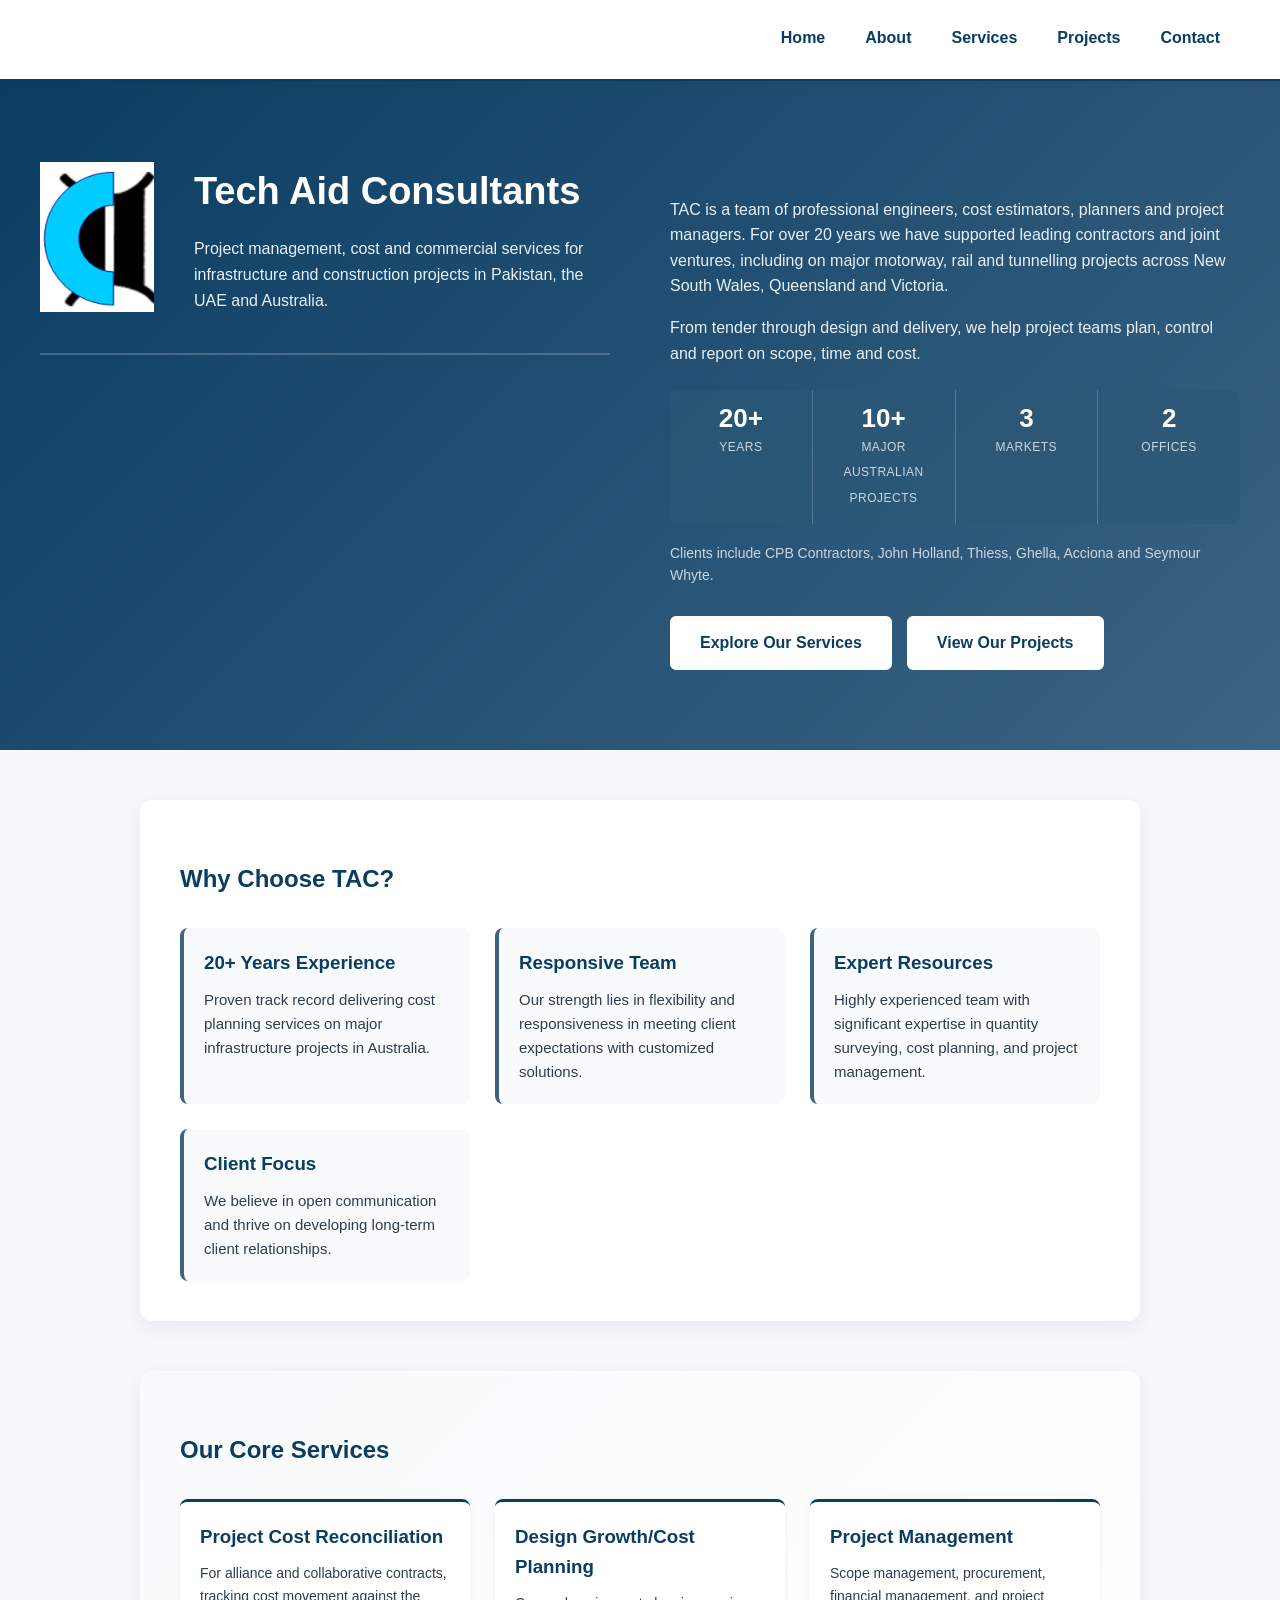
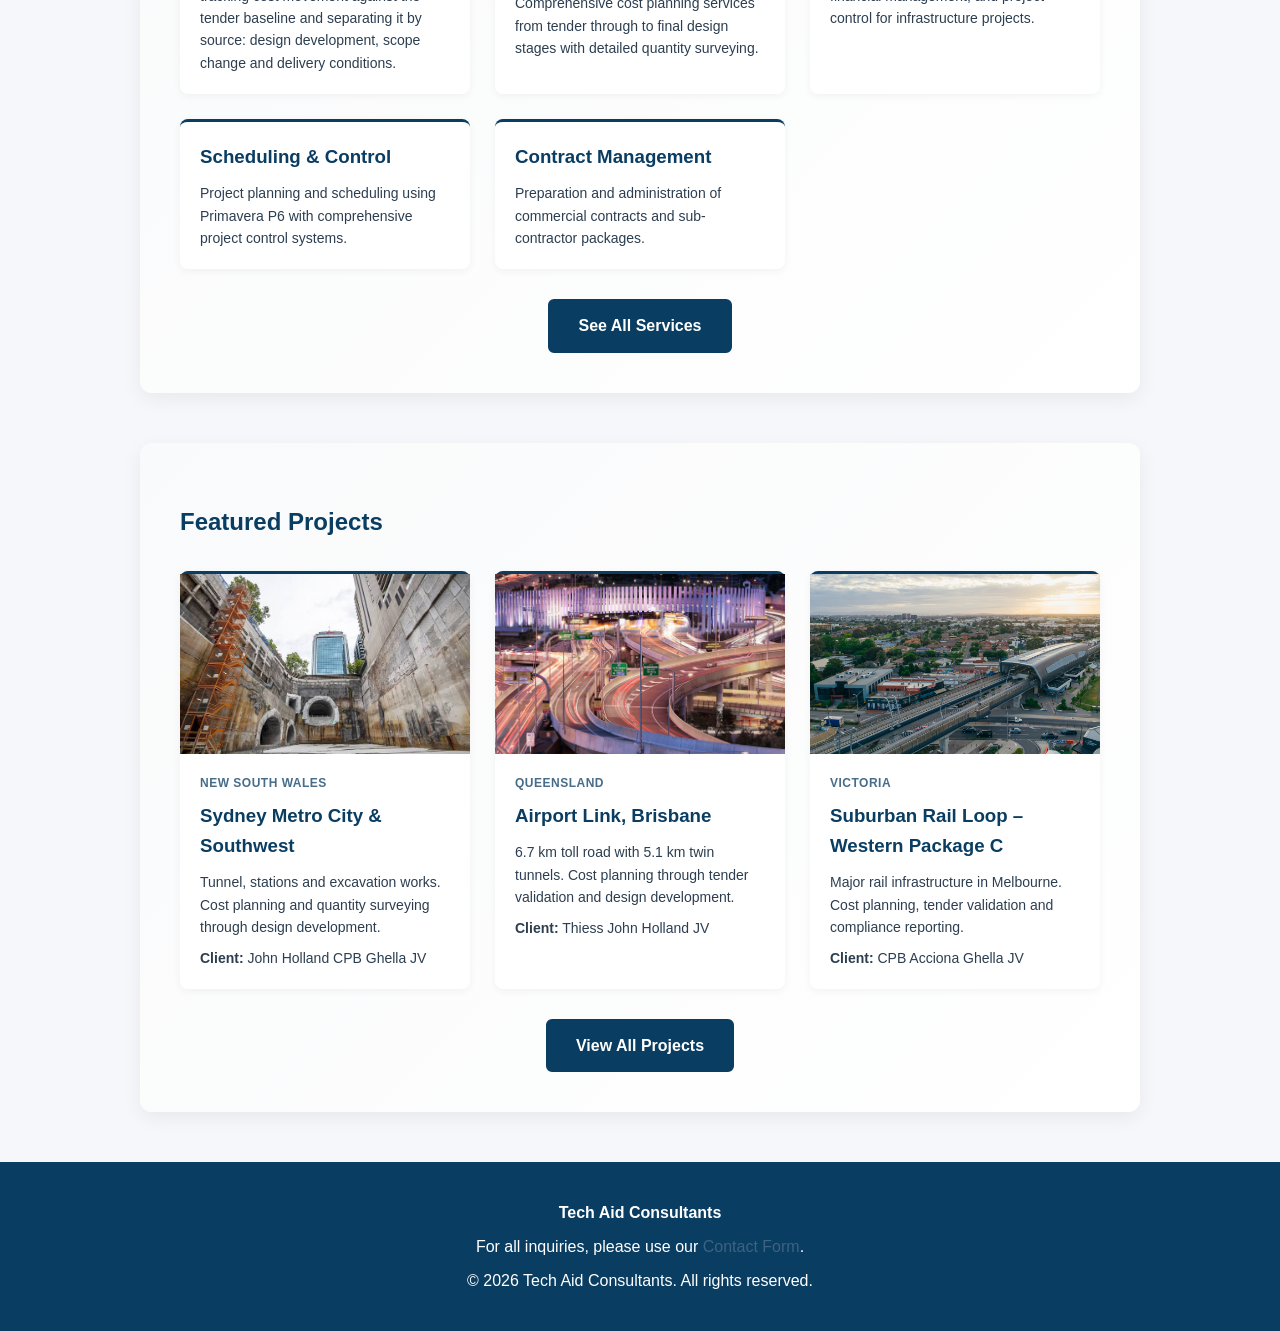
==== commit 0e7ed3f4: "Update project description in index.html" ====
--- a/index.html
+++ b/index.html
@@ -3,11 +3,52 @@
 <head>
   <meta charset="UTF-8">
   <meta name="viewport" content="width=device-width, initial-scale=1.0">
-  <title>Tech Aid Consultants – Project Management, Cost &amp; Commercial Services</title>
+  <title>Tech Aid Consultants | Cost Planning &amp; Project Management for Infrastructure</title>
   <link rel="stylesheet" href="style.css">
   <link rel="icon" href="favicon.ico" sizes="any">
   <link rel="icon" type="image/png" href="favicon.png">
   <link rel="apple-touch-icon" href="apple-touch-icon.png">
+  <meta name="description" content="Project management, cost planning, cost reconciliation, P6 scheduling and commercial services for infrastructure projects in Australia, the UAE and Pakistan.">
+  <link rel="canonical" href="https://www.techaidconsultant.com/">
+  <meta property="og:type" content="website">
+  <meta property="og:site_name" content="Tech Aid Consultants">
+  <meta property="og:title" content="Tech Aid Consultants | Cost Planning &amp; Project Management for Infrastructure">
+  <meta property="og:description" content="Project management, cost planning, cost reconciliation, P6 scheduling and commercial services for infrastructure projects in Australia, the UAE and Pakistan.">
+  <meta property="og:url" content="https://www.techaidconsultant.com/">
+  <meta property="og:image" content="https://www.techaidconsultant.com/images/logo.jpg.png">
+  <script type="application/ld+json">
+{
+  "@context": "https://schema.org",
+  "@type": "ProfessionalService",
+  "name": "Tech Aid Consultants",
+  "alternateName": "TAC",
+  "url": "https://www.techaidconsultant.com/",
+  "logo": "https://www.techaidconsultant.com/images/logo.jpg.png",
+  "image": "https://www.techaidconsultant.com/images/logo.jpg.png",
+  "email": "techaidconsultants@gmail.com",
+  "description": "Project management, cost planning, cost reconciliation, scheduling and commercial services for infrastructure and construction projects.",
+  "address": {
+    "@type": "PostalAddress",
+    "streetAddress": "152 J EME DHA, Multan Road",
+    "addressLocality": "Lahore",
+    "addressCountry": "PK"
+  },
+  "areaServed": [
+    "Australia",
+    "United Arab Emirates",
+    "Pakistan"
+  ],
+  "knowsAbout": [
+    "Cost planning",
+    "Design growth tracking",
+    "Project cost reconciliation",
+    "Quantity surveying",
+    "Primavera P6 scheduling",
+    "Contract management",
+    "Risk management"
+  ]
+}
+  </script>
   <style>
     /* Home page hero stats */
     .hero-stats {
@@ -57,7 +98,7 @@
       <p>From tender through design and delivery, we help project teams plan, control and report on scope, time and cost.</p>
       <div class="hero-stats">
         <div><strong>20+</strong><span>Years</span></div>
-        <div><strong>10</strong><span>Major projects</span></div>
+        <div><strong>10+</strong><span>Major Australian projects</span></div>
         <div><strong>3</strong><span>Markets</span></div>
         <div><strong>2</strong><span>Offices</span></div>
       </div>
